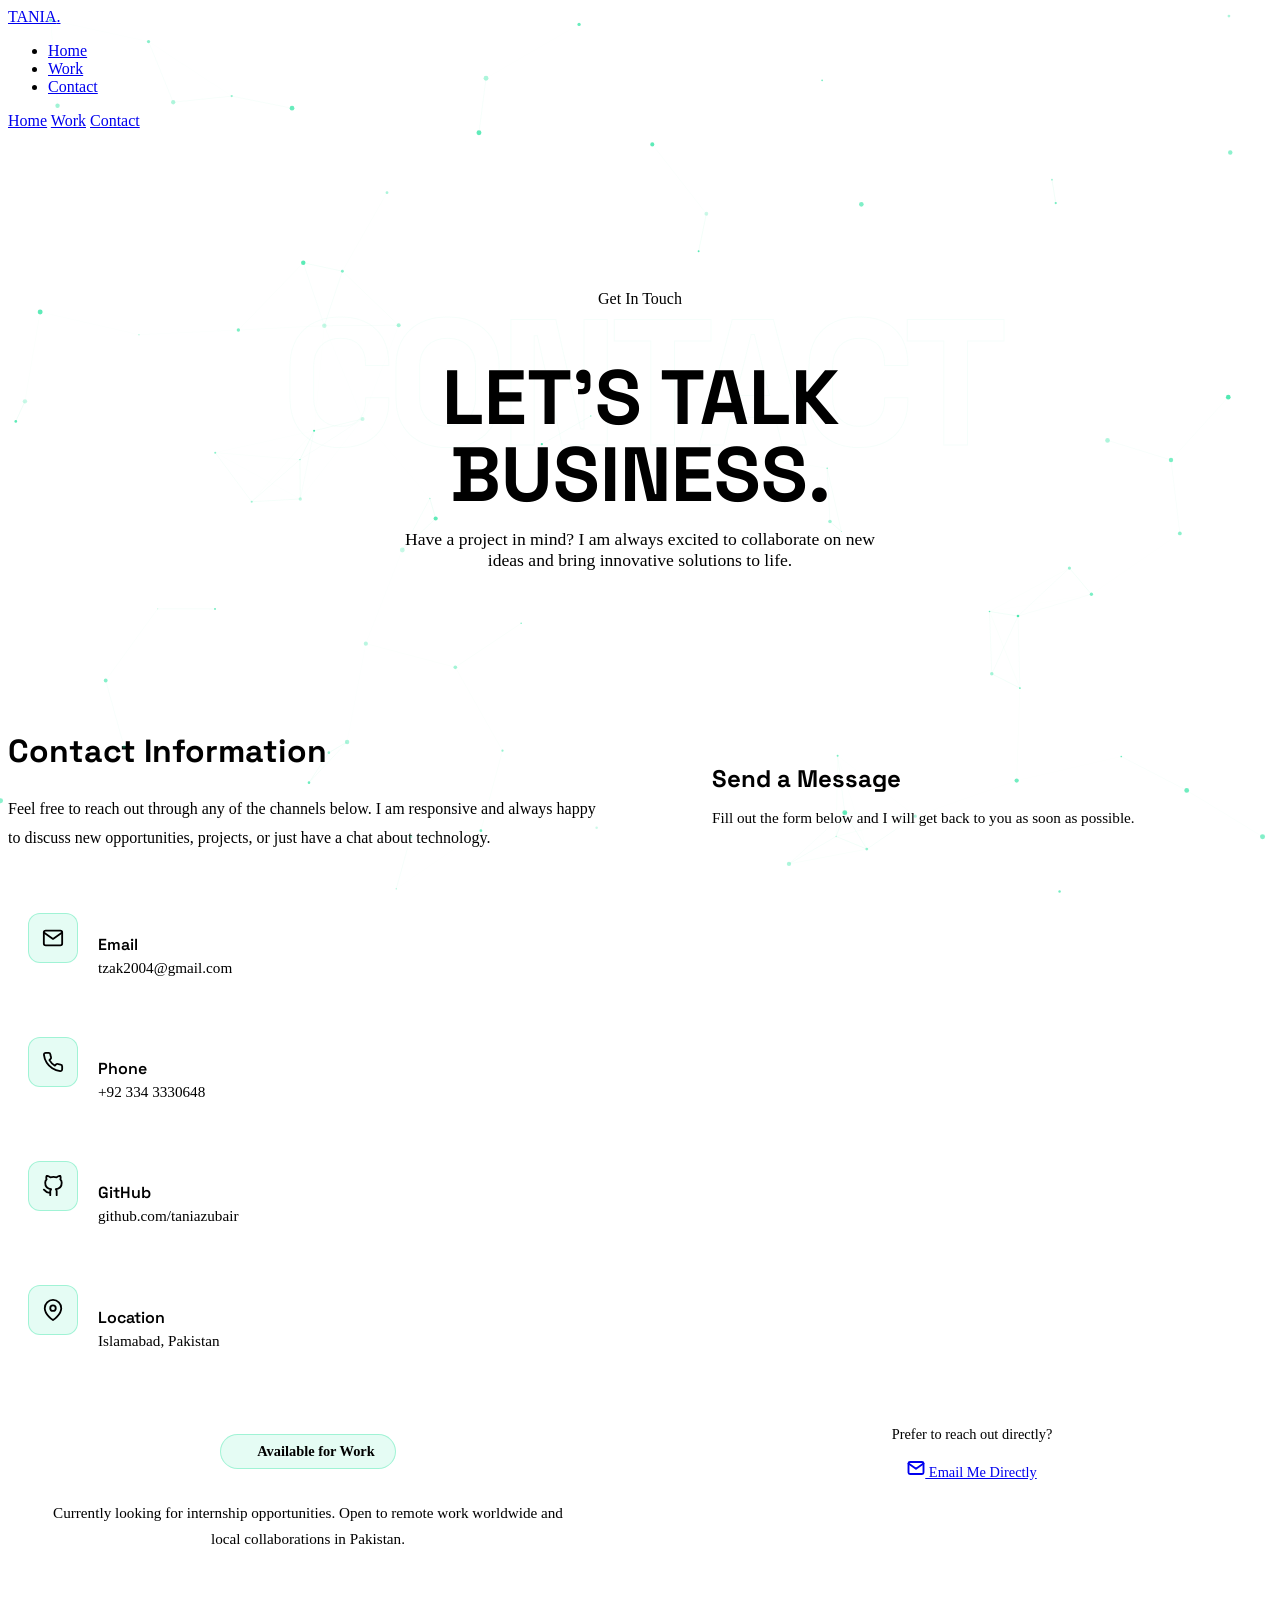
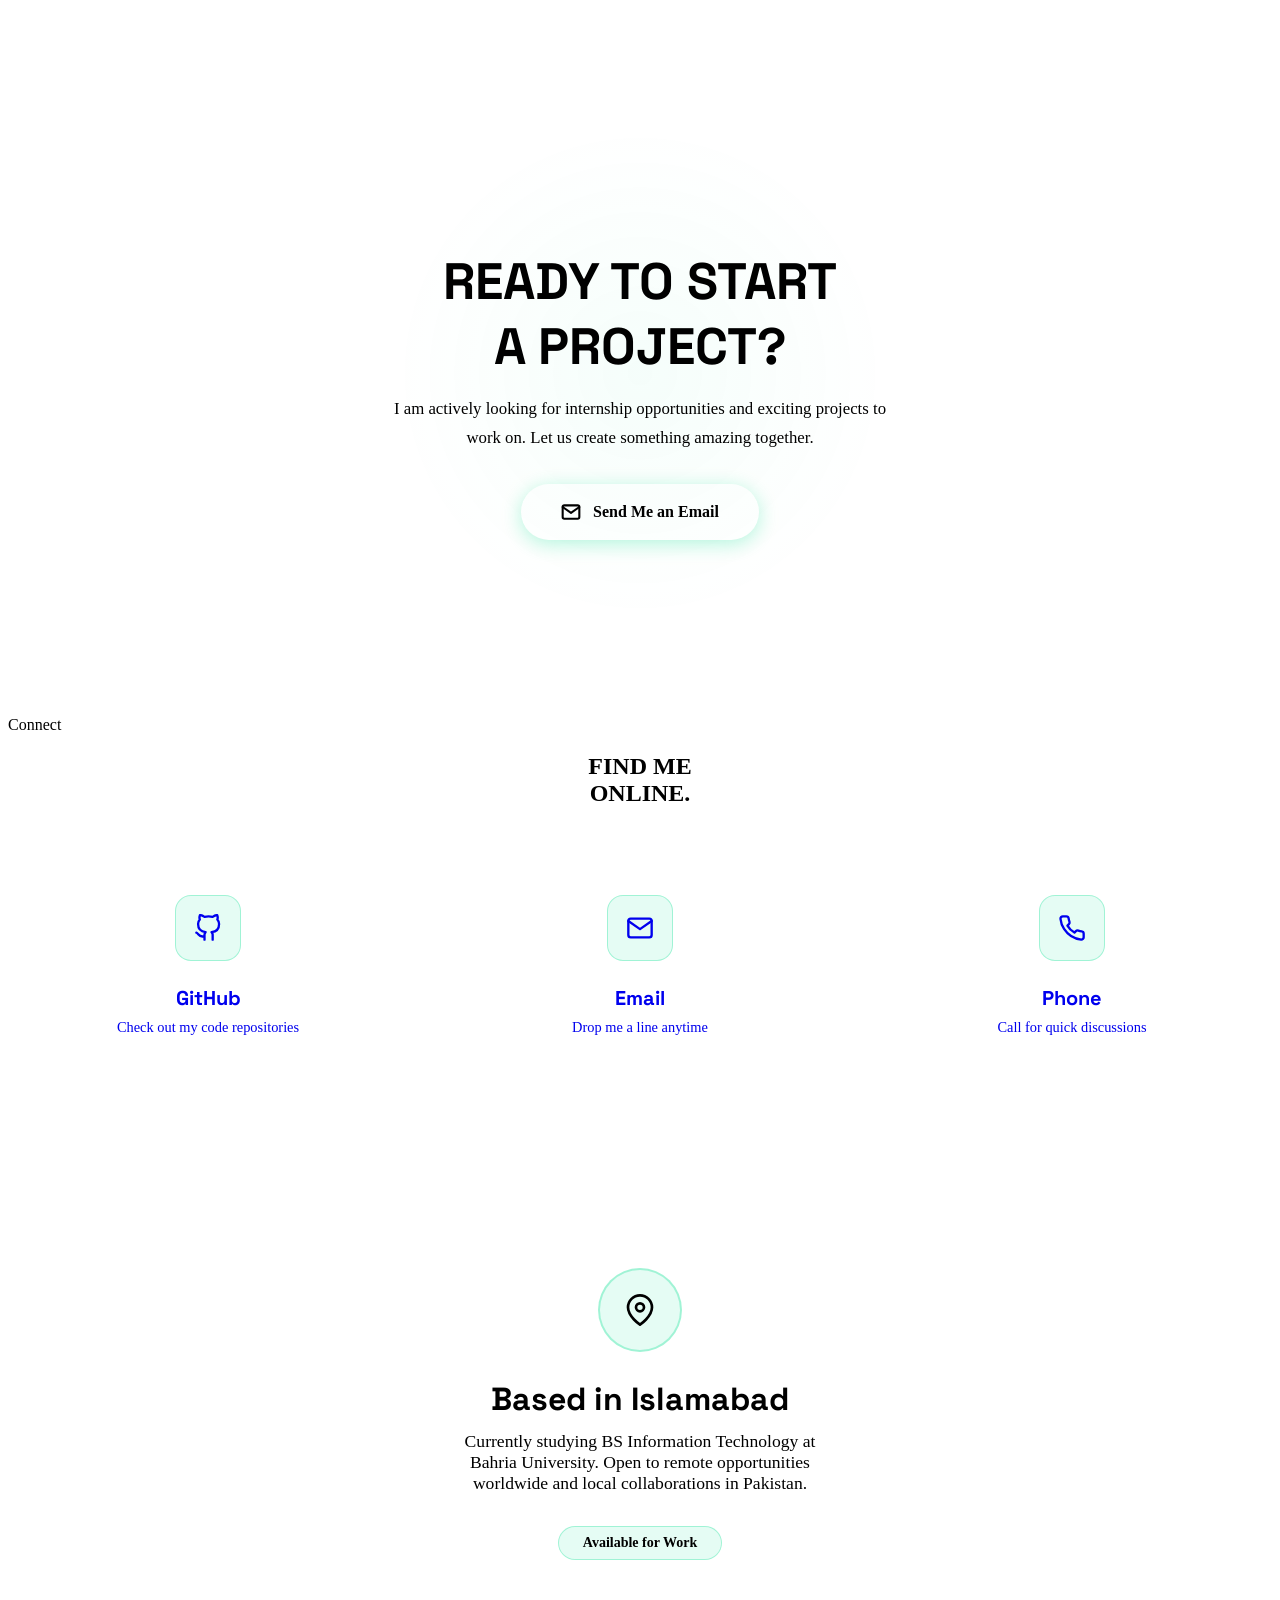
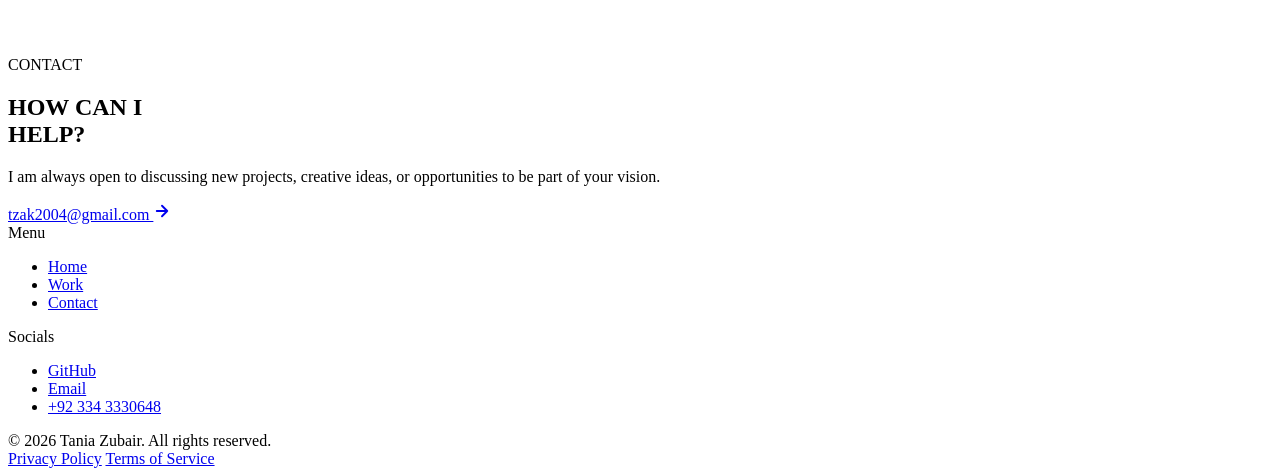
==== contact.html @ 593f06c6 "Add scroll progress bar and contact CTA section" ====
<!DOCTYPE html>
<html lang="en">
<head>
    <meta charset="UTF-8">
    <meta name="viewport" content="width=device-width, initial-scale=1.0">
    <title>Contact | Tania Zubair Portfolio</title>
    <link rel="preconnect" href="https://fonts.googleapis.com">
    <link rel="preconnect" href="https://fonts.gstatic.com" crossorigin>
    <link href="https://fonts.googleapis.com/css2?family=Inter:wght@300;400;500;600;700;800;900&family=Space+Grotesk:wght@400;500;600;700&display=swap" rel="stylesheet">
    <link rel="stylesheet" href="styles.css">
    <style>
        #particleCanvas {
            position: fixed;
            top: 0; left: 0;
            width: 100%; height: 100%;
            z-index: 0;
            pointer-events: none;
        }

        .scroll-progress {
            position: fixed;
            top: 0; left: 0;
            height: 3px;
            background: linear-gradient(90deg, var(--accent), var(--accent-dark));
            z-index: 10000;
            width: 0%;
            transition: width 0.1s ease;
            box-shadow: 0 0 10px var(--accent-glow);
        }

        .page-header {
            padding: 10rem 0 4rem;
            text-align: center;
            position: relative;
            overflow: hidden;
        }

        .page-header-bg {
            position: absolute;
            top: 50%; left: 50%;
            transform: translate(-50%, -50%);
            font-size: 14vw;
            font-weight: 900;
            color: transparent;
            -webkit-text-stroke: 1px rgba(0, 223, 143, 0.04);
            white-space: nowrap;
            pointer-events: none;
            font-family: 'Space Grotesk', sans-serif;
            letter-spacing: -0.05em;
        }

        .page-title {
            font-family: 'Space Grotesk', sans-serif;
            font-size: clamp(3rem, 6vw, 5rem);
            font-weight: 700;
            line-height: 1;
            margin-bottom: 1rem;
            position: relative;
            z-index: 1;
        }

        .page-subtitle {
            color: var(--text-secondary);
            font-size: 1.1rem;
            max-width: 500px;
            margin: 0 auto;
            position: relative;
            z-index: 1;
        }

        .contact-section { padding: 4rem 0 8rem; }

        .contact-grid {
            display: grid;
            grid-template-columns: 1fr 1fr;
            gap: 4rem;
            align-items: start;
        }

        .contact-info-heading {
            font-family: 'Space Grotesk', sans-serif;
            font-size: 2rem;
            font-weight: 700;
            margin-bottom: 1.5rem;
        }

        .contact-info-text {
            color: var(--text-secondary);
            line-height: 1.8;
            margin-bottom: 2.5rem;
        }

        .contact-item {
            display: flex;
            align-items: flex-start;
            gap: 1.25rem;
            margin-bottom: 1.25rem;
            padding: 1.25rem;
            background: var(--bg-surface);
            border: 1px solid var(--border);
            border-radius: 16px;
            transition: all 0.4s cubic-bezier(0.16, 1, 0.3, 1);
            position: relative;
            overflow: hidden;
        }

        .contact-item::before {
            content: '';
            position: absolute;
            top: 0; left: 0; width: 3px; height: 100%;
            background: linear-gradient(to bottom, var(--accent), var(--accent-dark));
            transform: scaleY(0);
            transition: transform 0.4s ease;
        }

        .contact-item:hover {
            border-color: var(--border-hover);
            transform: translateX(8px);
            box-shadow: 0 15px 40px rgba(0, 0, 0, 0.3);
        }

        .contact-item:hover::before { transform: scaleY(1); }

        .contact-icon {
            width: 48px; height: 48px;
            border-radius: 12px;
            background: rgba(0, 223, 143, 0.1);
            border: 1px solid rgba(0, 223, 143, 0.3);
            display: flex;
            align-items: center;
            justify-content: center;
            flex-shrink: 0;
        }

        .contact-icon svg {
            width: 22px; height: 22px;
            color: var(--accent);
        }

        .contact-item-content h4 {
            font-family: 'Space Grotesk', sans-serif;
            font-size: 1rem;
            font-weight: 600;
            margin-bottom: 0.25rem;
        }

        .contact-item-content a,
        .contact-item-content span {
            color: var(--text-secondary);
            text-decoration: none;
            font-size: 0.95rem;
            transition: color 0.3s ease;
        }

        .contact-item-content a:hover { color: var(--accent); }

        .contact-form-card {
            background: var(--bg-surface);
            border: 1px solid var(--border);
            border-radius: 24px;
            padding: 2.5rem;
            position: relative;
            overflow: hidden;
        }

        .contact-form-card::before {
            content: '';
            position: absolute;
            top: 0; left: 0; right: 0;
            height: 1px;
            background: linear-gradient(90deg, transparent, var(--accent), transparent);
            opacity: 0.5;
        }

        .form-heading {
            font-family: 'Space Grotesk', sans-serif;
            font-size: 1.5rem;
            font-weight: 700;
            margin-bottom: 0.5rem;
        }

        .form-subtext {
            color: var(--text-secondary);
            font-size: 0.95rem;
            margin-bottom: 2rem;
        }

        .form-group { margin-bottom: 1.5rem; }

        .form-label {
            display: block;
            font-size: 0.875rem;
            font-weight: 600;
            margin-bottom: 0.5rem;
            color: var(--text-primary);
        }

        .form-input,
        .form-textarea {
            width: 100%;
            padding: 1rem 1.25rem;
            background: var(--bg-primary);
            border: 1px solid var(--border);
            border-radius: 12px;
            color: var(--text-primary);
            font-family: inherit;
            font-size: 0.95rem;
            transition: all 0.3s ease;
        }

        .form-input:focus,
        .form-textarea:focus {
            outline: none;
            border-color: var(--accent);
            box-shadow: 0 0 0 3px rgba(0, 223, 143, 0.1);
        }

        .form-textarea {
            min-height: 140px;
            resize: vertical;
        }

        .form-submit {
            width: 100%;
            padding: 1rem;
            background: linear-gradient(135deg, var(--accent), var(--accent-dark));
            color: var(--bg-primary);
            border: none;
            border-radius: 12px;
            font-family: inherit;
            font-size: 1rem;
            font-weight: 700;
            cursor: pointer;
            transition: all 0.4s cubic-bezier(0.16, 1, 0.3, 1);
            display: flex;
            align-items: center;
            justify-content: center;
            gap: 0.5rem;
        }

        .form-submit:hover {
            transform: translateY(-2px);
            box-shadow: 0 10px 30px rgba(0, 223, 143, 0.4);
        }

        .social-section {
            padding: 6rem 0;
            background: var(--bg-surface);
            border-top: 1px solid var(--border);
            border-bottom: 1px solid var(--border);
            position: relative;
            overflow: hidden;
        }

        .social-grid {
            display: grid;
            grid-template-columns: repeat(3, 1fr);
            gap: 2rem;
        }

        .social-card {
            background: var(--bg-primary);
            border: 1px solid var(--border);
            border-radius: 20px;
            padding: 2.5rem 2rem;
            text-align: center;
            text-decoration: none;
            transition: all 0.5s cubic-bezier(0.16, 1, 0.3, 1);
            position: relative;
            overflow: hidden;
        }

        .social-card::before {
            content: '';
            position: absolute;
            top: 0; left: 0; width: 100%; height: 2px;
            background: linear-gradient(90deg, var(--accent), transparent);
            transform: translateX(-100%);
            transition: transform 0.6s ease;
        }

        .social-card:hover::before { transform: translateX(0); }

        .social-card:hover {
            border-color: var(--border-hover);
            transform: translateY(-8px);
            box-shadow: 0 25px 60px rgba(0, 0, 0, 0.4), 0 0 0 1px rgba(0, 223, 143, 0.1);
        }

        .social-card-icon {
            width: 64px; height: 64px;
            border-radius: 16px;
            background: rgba(0, 223, 143, 0.1);
            border: 1px solid rgba(0, 223, 143, 0.3);
            display: flex;
            align-items: center;
            justify-content: center;
            margin: 0 auto 1.5rem;
        }

        .social-card-icon svg {
            width: 28px; height: 28px;
            color: var(--accent);
        }

        .social-card-title {
            font-family: 'Space Grotesk', sans-serif;
            font-size: 1.25rem;
            font-weight: 700;
            color: var(--text-primary);
            margin-bottom: 0.5rem;
        }

        .social-card-desc {
            color: var(--text-secondary);
            font-size: 0.9rem;
        }

        .location-section {
            padding: 6rem 0;
            text-align: center;
            position: relative;
        }

        .location-icon {
            width: 80px; height: 80px;
            border-radius: 50%;
            background: rgba(0, 223, 143, 0.1);
            border: 2px solid rgba(0, 223, 143, 0.3);
            display: flex;
            align-items: center;
            justify-content: center;
            margin: 0 auto 1.5rem;
            animation: pulse-glow 3s infinite;
        }

        .location-icon svg {
            width: 32px; height: 32px;
            color: var(--accent);
        }

        .location-title {
            font-family: 'Space Grotesk', sans-serif;
            font-size: 2rem;
            font-weight: 700;
            margin-bottom: 0.75rem;
        }

        .location-text {
            color: var(--text-secondary);
            font-size: 1.1rem;
            max-width: 400px;
            margin: 0 auto 2rem;
        }

        .location-badge {
            display: inline-block;
            padding: 0.5rem 1.5rem;
            background: rgba(0, 223, 143, 0.1);
            border: 1px solid rgba(0, 223, 143, 0.3);
            border-radius: 100px;
            font-size: 0.875rem;
            color: var(--accent);
            font-weight: 600;
        }

        /* ===== CREATIVE CONTACT EXTRAS ===== */
        .contact-cta-banner {
            padding: 5rem 0;
            text-align: center;
            position: relative;
            overflow: hidden;
            background: var(--bg-surface);
            border-top: 1px solid var(--border);
            border-bottom: 1px solid var(--border);
        }

        .contact-cta-banner::before {
            content: '';
            position: absolute;
            top: 50%; left: 50%;
            transform: translate(-50%, -50%);
            width: 500px; height: 500px;
            background: radial-gradient(circle, rgba(0, 223, 143, 0.04) 0%, transparent 70%);
            pointer-events: none;
            animation: cta-pulse 6s ease-in-out infinite;
        }

        .cta-banner-text {
            font-family: 'Space Grotesk', sans-serif;
            font-size: clamp(2rem, 4vw, 3.5rem);
            font-weight: 700;
            margin-bottom: 1rem;
            position: relative;
            z-index: 1;
        }

        .cta-banner-sub {
            color: var(--text-secondary);
            max-width: 500px;
            margin: 0 auto 2rem;
            font-size: 1.05rem;
            line-height: 1.7;
            position: relative;
            z-index: 1;
        }

        .cta-banner-btn {
            display: inline-flex;
            align-items: center;
            gap: 0.75rem;
            padding: 1.1rem 2.5rem;
            background: linear-gradient(135deg, var(--accent), var(--accent-dark));
            color: var(--bg-primary);
            border-radius: 100px;
            font-weight: 700;
            font-size: 1rem;
            text-decoration: none;
            transition: all 0.4s cubic-bezier(0.16, 1, 0.3, 1);
            position: relative;
            z-index: 1;
            box-shadow: 0 4px 20px rgba(0, 223, 143, 0.3);
        }

        .cta-banner-btn:hover {
            transform: translateY(-3px) scale(1.02);
            box-shadow: 0 12px 40px rgba(0, 223, 143, 0.4);
        }

        .availability-card {
            background: var(--bg-surface);
            border: 1px solid var(--border);
            border-radius: 20px;
            padding: 2rem;
            margin-top: 2rem;
            text-align: center;
            transition: all 0.5s cubic-bezier(0.16, 1, 0.3, 1);
        }

        .availability-card:hover {
            border-color: var(--border-hover);
            transform: translateY(-5px);
            box-shadow: 0 20px 50px rgba(0, 0, 0, 0.3);
        }

        .availability-status {
            display: inline-flex;
            align-items: center;
            gap: 0.5rem;
            padding: 0.5rem 1.25rem;
            background: rgba(0, 223, 143, 0.1);
            border: 1px solid rgba(0, 223, 143, 0.3);
            border-radius: 100px;
            font-size: 0.9rem;
            color: var(--accent);
            font-weight: 600;
            margin-bottom: 1rem;
        }

        .availability-status-dot {
            width: 8px; height: 8px;
            border-radius: 50%;
            background: var(--accent);
            animation: pulse-glow 2s infinite;
        }

        .availability-text {
            color: var(--text-secondary);
            font-size: 0.95rem;
            line-height: 1.7;
        }

        @media (max-width: 1024px) {
            .contact-grid { grid-template-columns: 1fr; }
            .social-grid { grid-template-columns: 1fr; }
        }

        @media (max-width: 768px) {
            .page-header { padding: 8rem 0 3rem; }
        }
    </style>
</head>
<body>
    <div class="scroll-progress" id="scrollProgress"></div>
    <canvas id="particleCanvas"></canvas>

    <nav class="navbar">
        <div class="nav-container">
            <a href="index.html" class="logo">TANIA<span class="logo-dot">.</span></a>
            <ul class="nav-links">
                <li><a href="index.html">Home</a></li>
                <li><a href="work.html">Work</a></li>
                <li><a href="contact.html" class="active">Contact</a></li>
            </ul>
            <div class="nav-action" onclick="window.location.href='contact.html'">
                <div class="nav-action-dot"></div>
            </div>
            <div class="mobile-menu-btn" id="mobileMenuBtn" onclick="toggleMobileMenu()">
                <span class="bar1"></span>
                <span class="bar2"></span>
                <span class="bar3"></span>
            </div>
        </div>
    </nav>

    <div class="mobile-overlay" id="mobileOverlay">
        <a href="index.html" onclick="toggleMobileMenu()">Home</a>
        <a href="work.html" onclick="toggleMobileMenu()">Work</a>
        <a href="contact.html" onclick="toggleMobileMenu()">Contact</a>
    </div>

    <header class="page-header">
        <div class="page-header-bg">CONTACT</div>
        <div class="section-label reveal" style="justify-content: center;">
            <div class="section-label-dot"></div>
            <span class="section-label-text">Get In Touch</span>
        </div>
        <h1 class="page-title reveal">LET'S TALK<br>BUSINESS.</h1>
        <p class="page-subtitle reveal">
            Have a project in mind? I am always excited to collaborate on new ideas and bring innovative solutions to life.
        </p>
    </header>

    <section class="contact-section">
        <div class="section-container">
            <div class="contact-grid">
                <div class="reveal">
                    <h3 class="contact-info-heading">Contact Information</h3>
                    <p class="contact-info-text">
                        Feel free to reach out through any of the channels below. I am responsive and always happy to discuss 
                        new opportunities, projects, or just have a chat about technology.
                    </p>

                    <div class="contact-item">
                        <div class="contact-icon">
                            <svg viewBox="0 0 24 24" fill="none" stroke="currentColor" stroke-width="2" stroke-linecap="round" stroke-linejoin="round"><path d="M4 4h16c1.1 0 2 .9 2 2v12c0 1.1-.9 2-2 2H4c-1.1 0-2-.9-2-2V6c0-1.1.9-2 2-2z"/><polyline points="22,6 12,13 2,6"/></svg>
                        </div>
                        <div class="contact-item-content">
                            <h4>Email</h4>
                            <a href="mailto:tzak2004@gmail.com">tzak2004@gmail.com</a>
                        </div>
                    </div>

                    <div class="contact-item">
                        <div class="contact-icon">
                            <svg viewBox="0 0 24 24" fill="none" stroke="currentColor" stroke-width="2" stroke-linecap="round" stroke-linejoin="round"><path d="M22 16.92v3a2 2 0 0 1-2.18 2 19.79 19.79 0 0 1-8.63-3.07 19.5 19.5 0 0 1-6-6 19.79 19.79 0 0 1-3.07-8.67A2 2 0 0 1 4.11 2h3a2 2 0 0 1 2 1.72 12.84 12.84 0 0 0 .7 2.81 2 2 0 0 1-.45 2.11L8.09 9.91a16 16 0 0 0 6 6l1.27-1.27a2 2 0 0 1 2.11-.45 12.84 12.84 0 0 0 2.81.7A2 2 0 0 1 22 16.92z"/></svg>
                        </div>
                        <div class="contact-item-content">
                            <h4>Phone</h4>
                            <a href="tel:+923343330648">+92 334 3330648</a>
                        </div>
                    </div>

                    <div class="contact-item">
                        <div class="contact-icon">
                            <svg viewBox="0 0 24 24" fill="none" stroke="currentColor" stroke-width="2" stroke-linecap="round" stroke-linejoin="round"><path d="M9 19c-5 1.5-5-2.5-7-3m14 6v-3.87a3.37 3.37 0 0 0-.94-2.61c3.14-.35 6.44-1.54 6.44-7A5.44 5.44 0 0 0 20 4.77 5.07 5.07 0 0 0 19.91 1S18.73.65 16 2.48a13.38 13.38 0 0 0-7 0C6.27.65 5.09 1 5.09 1A5.07 5.07 0 0 0 5 4.77a5.44 5.44 0 0 0-1.5 3.78c0 5.42 3.3 6.61 6.44 7A3.37 3.37 0 0 0 9 18.13V22"/></svg>
                        </div>
                        <div class="contact-item-content">
                            <h4>GitHub</h4>
                            <a href="https://github.com/taniazubair" target="_blank">github.com/taniazubair</a>
                        </div>
                    </div>

                    <div class="contact-item">
                        <div class="contact-icon">
                            <svg viewBox="0 0 24 24" fill="none" stroke="currentColor" stroke-width="2" stroke-linecap="round" stroke-linejoin="round"><path d="M21 10c0 7-9 13-9 13s-9-6-9-13a9 9 0 0 1 18 0z"/><circle cx="12" cy="10" r="3"/></svg>
                        </div>
                        <div class="contact-item-content">
                            <h4>Location</h4>
                            <span>Islamabad, Pakistan</span>
                        </div>
                    </div>

                    <div class="availability-card reveal">
                        <div class="availability-status">
                            <div class="availability-status-dot"></div>
                            Available for Work
                        </div>
                        <p class="availability-text">
                            Currently looking for internship opportunities. Open to remote work worldwide and local collaborations in Pakistan.
                        </p>
                    </div>
                </div>

                <div class="reveal" style="transition-delay: 0.2s;">
                    <div class="contact-form-card">
                        <h3 class="form-heading">Send a Message</h3>
                        <p class="form-subtext">Fill out the form below and I will get back to you as soon as possible.</p>

                        <iframe 
                            src="https://docs.google.com/forms/d/e/1FAIpQLSdsgu86HrLXijkRcH4Yn40H3o3BozOawHea_kqUqoNy9py0Aw/viewform?embedded=true" 
                            width="100%" 
                            height="500" 
                            frameborder="0" 
                            marginheight="0" 
                            marginwidth="0"
                            style="border-radius: 12px; background: var(--bg-primary);">
                            Loading...
                        </iframe>

                        <div class="form-alt" style="margin-top: 1.5rem; padding-top: 1.5rem; border-top: 1px solid var(--border); text-align: center;">
                            <p style="color: var(--text-secondary); font-size: 0.9rem; margin-bottom: 1rem;">Prefer to reach out directly?</p>
                            <a href="mailto:tzak2004@gmail.com" class="btn btn-primary" style="font-size: 0.9rem; padding: 0.875rem 1.5rem;">
                                <svg width="18" height="18" viewBox="0 0 24 24" fill="none" stroke="currentColor" stroke-width="2.5" stroke-linecap="round" stroke-linejoin="round"><path d="M4 4h16c1.1 0 2 .9 2 2v12c0 1.1-.9 2-2 2H4c-1.1 0-2-.9-2-2V6c0-1.1.9-2 2-2z"/><polyline points="22,6 12,13 2,6"/></svg>
                                Email Me Directly
                            </a>
                        </div>
                    </div>
                </div>
            </div>
        </div>
    </section>

    <section class="contact-cta-banner">
        <div class="section-container">
            <h2 class="cta-banner-text reveal">READY TO START<br>A PROJECT?</h2>
            <p class="cta-banner-sub reveal">
                I am actively looking for internship opportunities and exciting projects to work on. 
                Let us create something amazing together.
            </p>
            <a href="mailto:tzak2004@gmail.com" class="cta-banner-btn reveal">
                <svg width="20" height="20" viewBox="0 0 24 24" fill="none" stroke="currentColor" stroke-width="2.5" stroke-linecap="round" stroke-linejoin="round"><path d="M4 4h16c1.1 0 2 .9 2 2v12c0 1.1-.9 2-2 2H4c-1.1 0-2-.9-2-2V6c0-1.1.9-2 2-2z"/><polyline points="22,6 12,13 2,6"/></svg>
                Send Me an Email
            </a>
        </div>
    </section>

    <section class="social-section">
        <div class="section-container">
            <div class="section-label reveal" style="justify-content: center;">
                <div class="section-label-dot"></div>
                <span class="section-label-text">Connect</span>
            </div>
            <h2 class="section-heading reveal" style="text-align: center; margin-bottom: 3rem;">FIND ME<br>ONLINE.</h2>
            <div class="social-grid">
                <a href="https://github.com/taniazubair" target="_blank" class="social-card" data-tilt>
                    <div class="social-card-icon">
                        <svg viewBox="0 0 24 24" fill="none" stroke="currentColor" stroke-width="2" stroke-linecap="round" stroke-linejoin="round"><path d="M9 19c-5 1.5-5-2.5-7-3m14 6v-3.87a3.37 3.37 0 0 0-.94-2.61c3.14-.35 6.44-1.54 6.44-7A5.44 5.44 0 0 0 20 4.77 5.07 5.07 0 0 0 19.91 1S18.73.65 16 2.48a13.38 13.38 0 0 0-7 0C6.27.65 5.09 1 5.09 1A5.07 5.07 0 0 0 5 4.77a5.44 5.44 0 0 0-1.5 3.78c0 5.42 3.3 6.61 6.44 7A3.37 3.37 0 0 0 9 18.13V22"/></svg>
                    </div>
                    <div class="social-card-title">GitHub</div>
                    <div class="social-card-desc">Check out my code repositories</div>
                </a>
                <a href="mailto:tzak2004@gmail.com" class="social-card" data-tilt style="transition-delay: 0.1s;">
                    <div class="social-card-icon">
                        <svg viewBox="0 0 24 24" fill="none" stroke="currentColor" stroke-width="2" stroke-linecap="round" stroke-linejoin="round"><path d="M4 4h16c1.1 0 2 .9 2 2v12c0 1.1-.9 2-2 2H4c-1.1 0-2-.9-2-2V6c0-1.1.9-2 2-2z"/><polyline points="22,6 12,13 2,6"/></svg>
                    </div>
                    <div class="social-card-title">Email</div>
                    <div class="social-card-desc">Drop me a line anytime</div>
                </a>
                <a href="tel:+923343330648" class="social-card" data-tilt style="transition-delay: 0.2s;">
                    <div class="social-card-icon">
                        <svg viewBox="0 0 24 24" fill="none" stroke="currentColor" stroke-width="2" stroke-linecap="round" stroke-linejoin="round"><path d="M22 16.92v3a2 2 0 0 1-2.18 2 19.79 19.79 0 0 1-8.63-3.07 19.5 19.5 0 0 1-6-6 19.79 19.79 0 0 1-3.07-8.67A2 2 0 0 1 4.11 2h3a2 2 0 0 1 2 1.72 12.84 12.84 0 0 0 .7 2.81 2 2 0 0 1-.45 2.11L8.09 9.91a16 16 0 0 0 6 6l1.27-1.27a2 2 0 0 1 2.11-.45 12.84 12.84 0 0 0 2.81.7A2 2 0 0 1 22 16.92z"/></svg>
                    </div>
                    <div class="social-card-title">Phone</div>
                    <div class="social-card-desc">Call for quick discussions</div>
                </a>
            </div>
        </div>
    </section>

    <section class="location-section">
        <div class="section-container">
            <div class="location-icon reveal">
                <svg viewBox="0 0 24 24" fill="none" stroke="currentColor" stroke-width="2" stroke-linecap="round" stroke-linejoin="round"><path d="M21 10c0 7-9 13-9 13s-9-6-9-13a9 9 0 0 1 18 0z"/><circle cx="12" cy="10" r="3"/></svg>
            </div>
            <h2 class="location-title reveal">Based in Islamabad</h2>
            <p class="location-text reveal">
                Currently studying BS Information Technology at Bahria University. Open to remote opportunities worldwide 
                and local collaborations in Pakistan.
            </p>
            <div class="reveal">
                <span class="location-badge">Available for Work</span>
            </div>
        </div>
    </section>

    <footer class="footer">
        <div class="footer-bg-text">CONTACT</div>
        <div class="section-container">
            <div class="footer-grid">
                <div class="reveal">
                    <h2 class="footer-heading">HOW CAN I<br>HELP?</h2>
                    <p class="footer-text">
                        I am always open to discussing new projects, creative ideas, or opportunities to be part of your vision.
                    </p>
                    <a href="mailto:tzak2004@gmail.com" class="footer-email-btn">
                        tzak2004@gmail.com
                        <svg width="18" height="18" viewBox="0 0 24 24" fill="none" stroke="currentColor" stroke-width="2.5" stroke-linecap="round" stroke-linejoin="round"><path d="M5 12h14M12 5l7 7-7 7"/></svg>
                    </a>
                </div>
                <div class="reveal" style="transition-delay: 0.1s;">
                    <div class="footer-links-title">Menu</div>
                    <ul class="footer-links">
                        <li><a href="index.html">Home</a></li>
                        <li><a href="work.html">Work</a></li>
                        <li><a href="contact.html">Contact</a></li>
                    </ul>
                </div>
                <div class="reveal" style="transition-delay: 0.2s;">
                    <div class="footer-links-title">Socials</div>
                    <ul class="footer-links">
                        <li><a href="https://github.com/taniazubair" target="_blank">GitHub</a></li>
                        <li><a href="mailto:tzak2004@gmail.com">Email</a></li>
                        <li><a href="tel:+923343330648">+92 334 3330648</a></li>
                    </ul>
                </div>
            </div>
            <div class="footer-bottom">
                <div class="footer-copyright">&copy; 2026 Tania Zubair. All rights reserved.</div>
                <div class="footer-legal">
                    <a href="#">Privacy Policy</a>
                    <a href="#">Terms of Service</a>
                </div>
            </div>
        </div>
    </footer>

    <script>
        function toggleMobileMenu() {
            const overlay = document.getElementById('mobileOverlay');
            const btn = document.getElementById('mobileMenuBtn');
            overlay.classList.toggle('active');
            btn.classList.toggle('active');
        }

        const revealElements = document.querySelectorAll('.reveal');
        const revealObserver = new IntersectionObserver((entries) => {
            entries.forEach(entry => {
                if (entry.isIntersecting) entry.target.classList.add('active');
            });
        }, { threshold: 0.1, rootMargin: '-80px' });
        revealElements.forEach(el => revealObserver.observe(el));

        document.querySelectorAll('[data-tilt]').forEach(card => {
            card.addEventListener('mousemove', (e) => {
                const rect = card.getBoundingClientRect();
                const x = (e.clientX - rect.left) / rect.width - 0.5;
                const y = (e.clientY - rect.top) / rect.height - 0.5;
                card.style.transform = `translateY(-8px) rotateX(${y * -10}deg) rotateY(${x * 10}deg)`;
            });
            card.addEventListener('mouseleave', () => {
                card.style.transform = '';
            });
        });

        window.addEventListener('scroll', () => {
            const navbar = document.querySelector('.navbar');
            if (window.pageYOffset > 100) {
                navbar.classList.add('scrolled');
            } else {
                navbar.classList.remove('scrolled');
            }
        });

        // ===== PARTICLE SYSTEM =====
        const canvas = document.getElementById('particleCanvas');
        const ctx = canvas.getContext('2d');
        let particles = [];
        let mouse = { x: null, y: null };

        function resizeCanvas() {
            canvas.width = window.innerWidth;
            canvas.height = window.innerHeight;
        }
        resizeCanvas();
        window.addEventListener('resize', resizeCanvas);

        class Particle {
            constructor() {
                this.x = Math.random() * canvas.width;
                this.y = Math.random() * canvas.height;
                this.size = Math.random() * 2 + 0.5;
                this.speedX = (Math.random() - 0.5) * 0.5;
                this.speedY = (Math.random() - 0.5) * 0.5;
                this.opacity = Math.random() * 0.5 + 0.2;
            }
            update() {
                this.x += this.speedX;
                this.y += this.speedY;
                if (mouse.x != null) {
                    const dx = mouse.x - this.x;
                    const dy = mouse.y - this.y;
                    const distance = Math.sqrt(dx * dx + dy * dy);
                    if (distance < 150) {
                        const force = (150 - distance) / 150;
                        this.x -= dx * force * 0.02;
                        this.y -= dy * force * 0.02;
                    }
                }
                if (this.x < 0 || this.x > canvas.width) this.speedX *= -1;
                if (this.y < 0 || this.y > canvas.height) this.speedY *= -1;
            }
            draw() {
                ctx.beginPath();
                ctx.arc(this.x, this.y, this.size, 0, Math.PI * 2);
                ctx.fillStyle = `rgba(0, 223, 143, ${this.opacity})`;
                ctx.fill();
            }
        }

        function initParticles() {
            particles = [];
            for (let i = 0; i < 80; i++) particles.push(new Particle());
        }
        initParticles();

        function connectParticles() {
            for (let i = 0; i < particles.length; i++) {
                for (let j = i + 1; j < particles.length; j++) {
                    const dx = particles[i].x - particles[j].x;
                    const dy = particles[i].y - particles[j].y;
                    const distance = Math.sqrt(dx * dx + dy * dy);
                    if (distance < 120) {
                        ctx.beginPath();
                        ctx.strokeStyle = `rgba(0, 223, 143, ${0.15 * (1 - distance / 120)})`;
                        ctx.lineWidth = 0.5;
                        ctx.moveTo(particles[i].x, particles[i].y);
                        ctx.lineTo(particles[j].x, particles[j].y);
                        ctx.stroke();
                    }
                }
            }
        }

        function animateParticles() {
            ctx.clearRect(0, 0, canvas.width, canvas.height);
            particles.forEach(p => { p.update(); p.draw(); });
            connectParticles();
            requestAnimationFrame(animateParticles);
        }
        animateParticles();

        window.addEventListener('mousemove', (e) => {
            mouse.x = e.clientX;
            mouse.y = e.clientY;
        });

        window.addEventListener('mouseleave', () => {
            mouse.x = null;
            mouse.y = null;
        });

        // ===== SCROLL PROGRESS =====
        const scrollProgress = document.getElementById('scrollProgress');
        window.addEventListener('scroll', () => {
            const scrollTop = window.scrollY;
            const docHeight = document.documentElement.scrollHeight - window.innerHeight;
            const scrollPercent = (scrollTop / docHeight) * 100;
            scrollProgress.style.width = scrollPercent + '%';
        });
    </script>
</body>
</html>
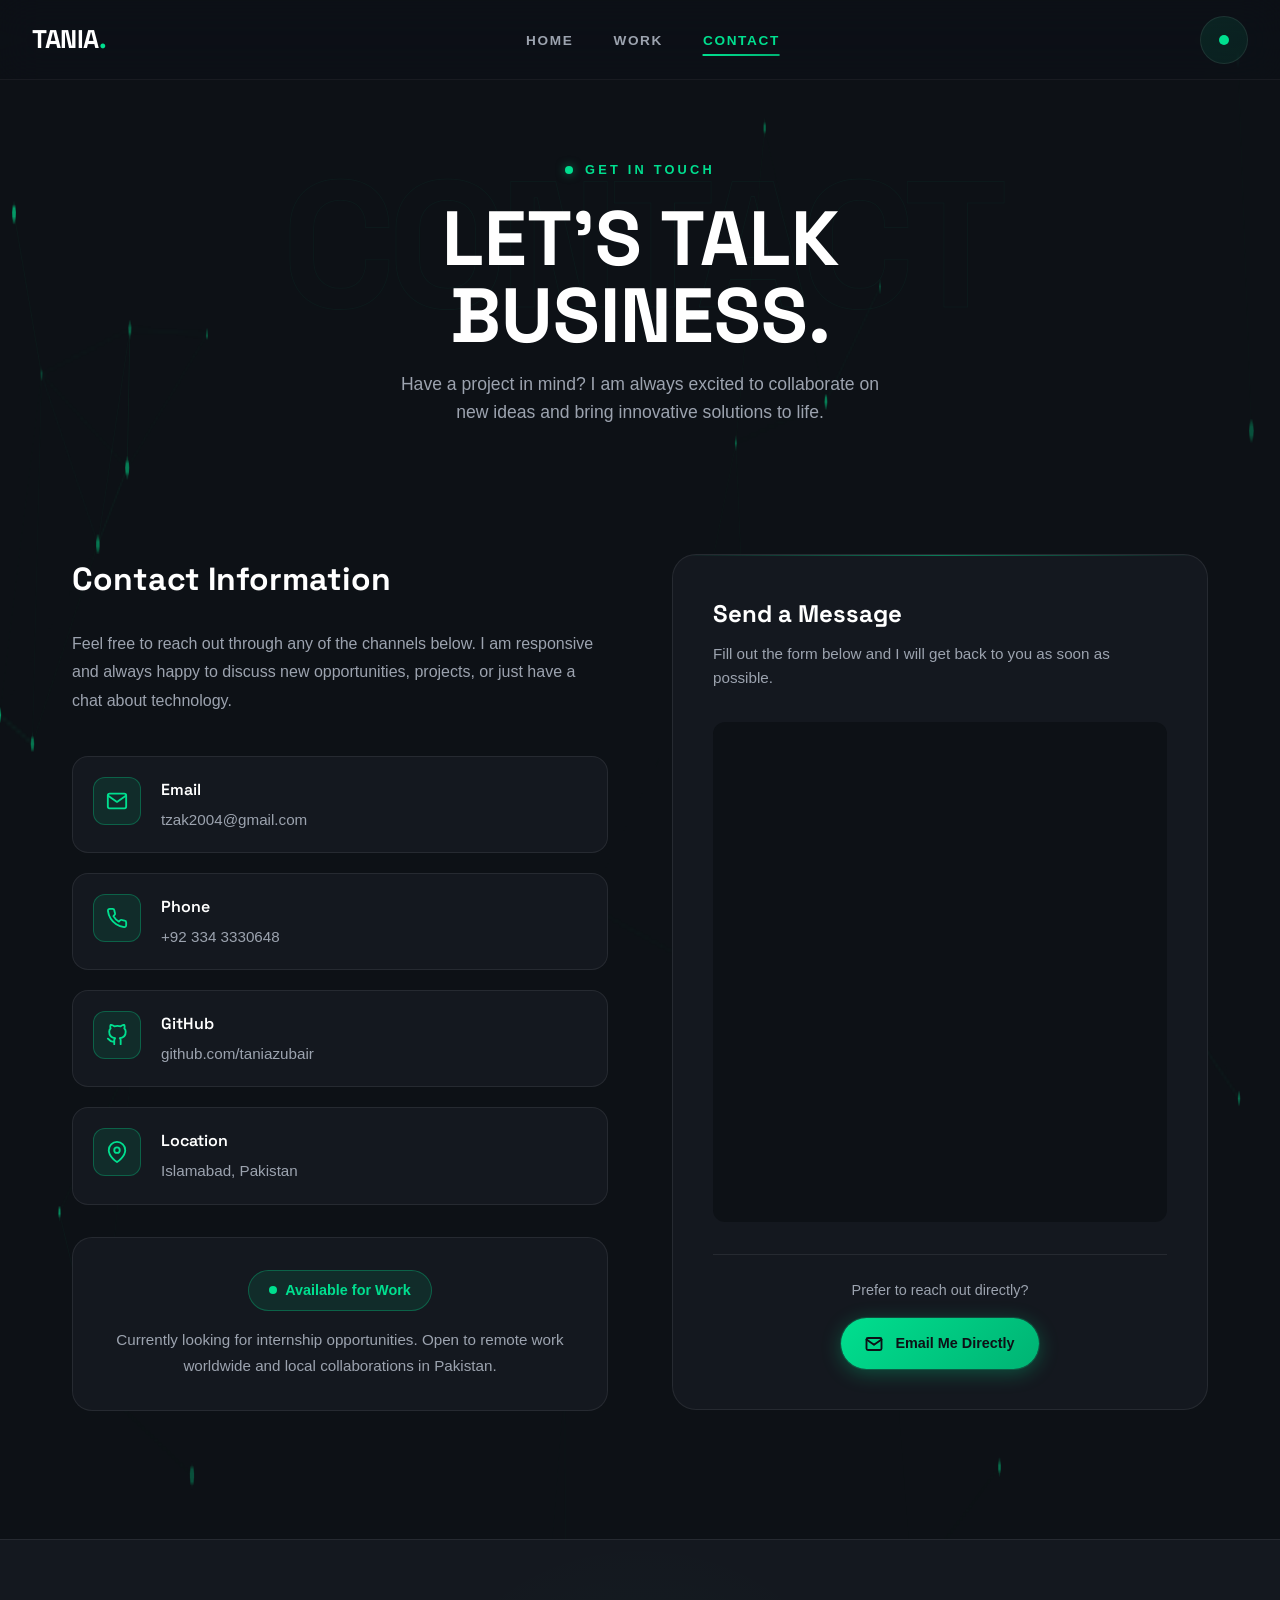
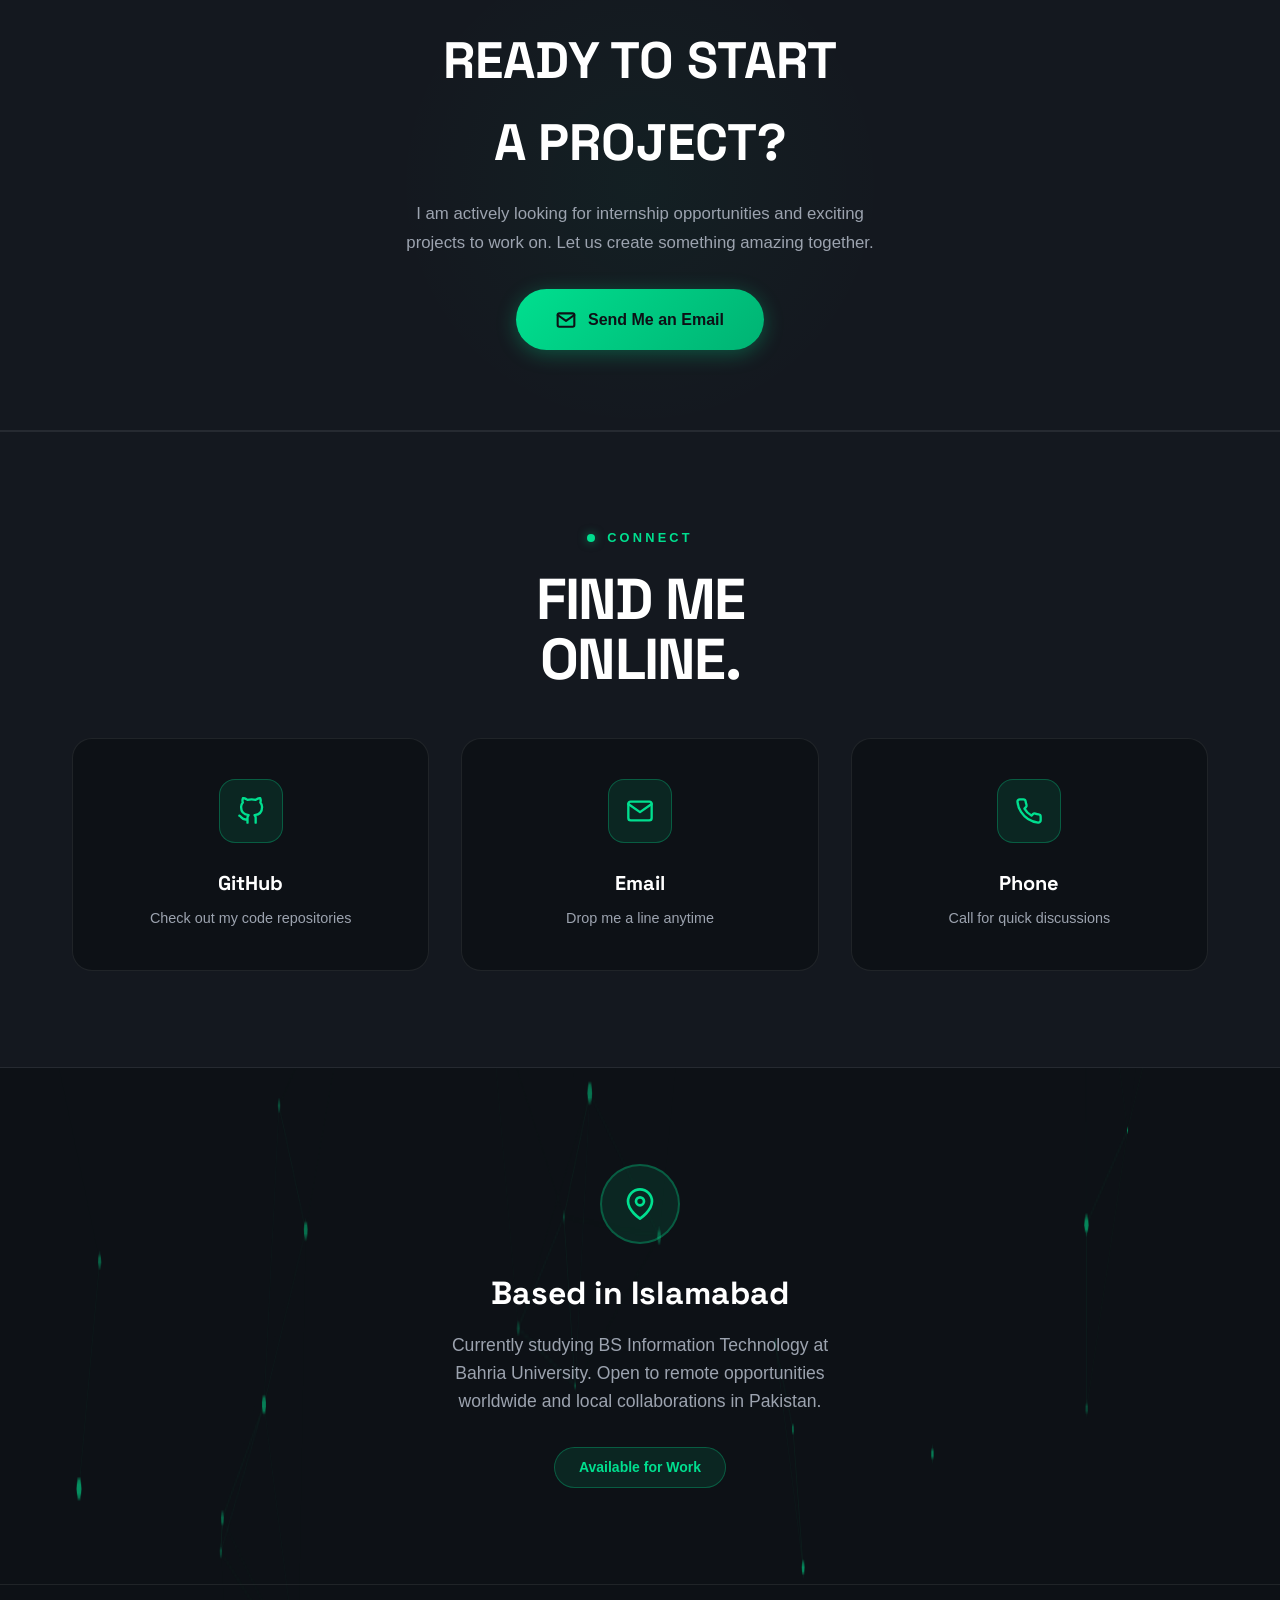
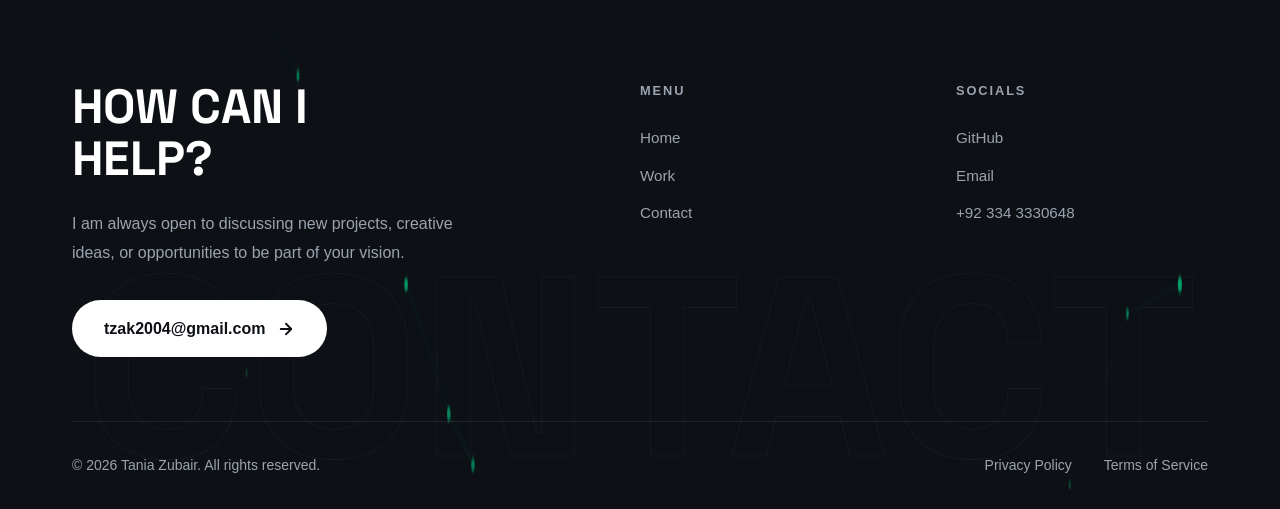
==== commit 43da372b: "Insert Clarity tracking script in contact.html Added Clarity tracking script to contact page." ====
--- a/contact.html
+++ b/contact.html
@@ -1,4 +1,11 @@
 <!DOCTYPE html>
+<script type="text/javascript">
+    (function(c,l,a,r,i,t,y){
+        c[a]=c[a]||function(){(c[a].q=c[a].q||[]).push(arguments)};
+        t=l.createElement(r);t.async=1;t.src="https://www.clarity.ms/tag/"+i;
+        y=l.getElementsByTagName(r)[0];y.parentNode.insertBefore(t,y);
+    })(window, document, "clarity", "script", "xcd0pey4t0");
+</script>
 <html lang="en">
 <head>
     <meta charset="UTF-8">
--- a/styles.css
+++ b/styles.css
@@ -0,0 +1,823 @@
+/* ============================================
+   TANIA ZUBAIR — PORTFOLIO STYLES
+   ============================================ */
+
+:root {
+    --bg-primary: #0d1116;
+    --bg-surface: #14181f;
+    --bg-elevated: #1a1f2a;
+    --accent: #00df8f;
+    --accent-glow: rgba(0, 223, 143, 0.4);
+    --accent-dark: #00b373;
+    --text-primary: #ffffff;
+    --text-secondary: #9ca3af;
+    --border: rgba(255, 255, 255, 0.08);
+    --border-hover: rgba(0, 223, 143, 0.3);
+    --glass-bg: rgba(20, 24, 31, 0.6);
+    --glass-border: rgba(255, 255, 255, 0.05);
+}
+
+* {
+    margin: 0;
+    padding: 0;
+    box-sizing: border-box;
+}
+
+html {
+    scroll-behavior: smooth;
+}
+
+body {
+    font-family: 'Inter', sans-serif;
+    background-color: var(--bg-primary);
+    color: var(--text-primary);
+    overflow-x: hidden;
+    line-height: 1.6;
+    perspective: 1000px;
+}
+
+::-webkit-scrollbar {
+    width: 6px;
+}
+::-webkit-scrollbar-track {
+    background: var(--bg-primary);
+}
+::-webkit-scrollbar-thumb {
+    background: linear-gradient(180deg, var(--accent), var(--accent-dark));
+    border-radius: 3px;
+}
+
+/* ============================================
+   ANIMATIONS
+   ============================================ */
+
+@keyframes fadeInUp {
+    from { opacity: 0; transform: translateY(50px) rotateX(10deg); }
+    to { opacity: 1; transform: translateY(0) rotateX(0deg); }
+}
+
+@keyframes float {
+    0%, 100% { transform: translateY(0) rotateX(2deg) rotateY(-2deg); }
+    25% { transform: translateY(-12px) rotateX(0deg) rotateY(2deg); }
+    50% { transform: translateY(-6px) rotateX(-2deg) rotateY(0deg); }
+    75% { transform: translateY(-18px) rotateX(1deg) rotateY(-1deg); }
+}
+
+@keyframes pulse-glow {
+    0%, 100% { box-shadow: 0 0 15px rgba(0, 223, 143, 0.2), 0 0 30px rgba(0, 223, 143, 0.1); }
+    50% { box-shadow: 0 0 25px rgba(0, 223, 143, 0.4), 0 0 50px rgba(0, 223, 143, 0.2); }
+}
+
+@keyframes marquee {
+    0% { transform: translateX(0); }
+    100% { transform: translateX(-50%); }
+}
+
+@keyframes blink {
+    50% { opacity: 0; }
+}
+
+@keyframes bg-pulse {
+    0%, 100% { opacity: 0.3; }
+    50% { opacity: 0.8; }
+}
+
+@keyframes cta-pulse {
+    0%, 100% { transform: translate(-50%, -50%) scale(1); opacity: 0.5; }
+    50% { transform: translate(-50%, -50%) scale(1.2); opacity: 1; }
+}
+
+.animate-fade-in-up {
+    animation: fadeInUp 0.9s cubic-bezier(0.16, 1, 0.3, 1) forwards;
+    opacity: 0;
+}
+
+.delay-100 { animation-delay: 0.1s; }
+.delay-200 { animation-delay: 0.2s; }
+.delay-300 { animation-delay: 0.3s; }
+.delay-400 { animation-delay: 0.4s; }
+
+/* ============================================
+   NAVBAR
+   ============================================ */
+
+.navbar {
+    position: fixed;
+    top: 0;
+    width: 100%;
+    height: 80px;
+    z-index: 1000;
+    background: rgba(13, 17, 22, 0.7);
+    backdrop-filter: blur(20px) saturate(180%);
+    -webkit-backdrop-filter: blur(20px) saturate(180%);
+    border-bottom: 1px solid var(--glass-border);
+    transition: all 0.4s cubic-bezier(0.16, 1, 0.3, 1);
+}
+
+.navbar.scrolled {
+    background: rgba(13, 17, 22, 0.95);
+    box-shadow: 0 8px 32px rgba(0, 0, 0, 0.4), 0 0 0 1px rgba(0, 223, 143, 0.05);
+}
+
+.nav-container {
+    max-width: 1400px;
+    margin: 0 auto;
+    padding: 0 2rem;
+    height: 100%;
+    display: flex;
+    align-items: center;
+    justify-content: space-between;
+}
+
+.logo {
+    font-family: 'Space Grotesk', sans-serif;
+    font-size: 1.6rem;
+    font-weight: 700;
+    color: var(--text-primary);
+    text-decoration: none;
+    letter-spacing: -0.5px;
+    position: relative;
+    transition: transform 0.3s ease;
+}
+
+.logo:hover {
+    transform: scale(1.05);
+}
+
+.logo-dot {
+    color: var(--accent);
+    animation: pulse-glow 2s infinite;
+}
+
+.nav-links {
+    display: flex;
+    gap: 2.5rem;
+    list-style: none;
+}
+
+.nav-links a {
+    color: var(--text-secondary);
+    text-decoration: none;
+    font-size: 0.85rem;
+    font-weight: 600;
+    text-transform: uppercase;
+    letter-spacing: 0.12em;
+    transition: all 0.3s ease;
+    position: relative;
+    padding: 0.5rem 0;
+}
+
+.nav-links a::before {
+    content: '';
+    position: absolute;
+    bottom: 0;
+    left: 50%;
+    width: 0;
+    height: 2px;
+    background: linear-gradient(90deg, var(--accent), var(--accent-dark));
+    transition: all 0.3s cubic-bezier(0.16, 1, 0.3, 1);
+    transform: translateX(-50%);
+}
+
+.nav-links a:hover,
+.nav-links a.active {
+    color: var(--accent);
+}
+
+.nav-links a:hover::before,
+.nav-links a.active::before {
+    width: 100%;
+}
+
+.nav-action {
+    width: 48px;
+    height: 48px;
+    border-radius: 50%;
+    border: 1px solid var(--border);
+    background: linear-gradient(135deg, rgba(0, 223, 143, 0.1), rgba(0, 179, 115, 0.1));
+    display: flex;
+    align-items: center;
+    justify-content: center;
+    cursor: pointer;
+    transition: all 0.4s cubic-bezier(0.16, 1, 0.3, 1);
+    position: relative;
+    overflow: hidden;
+}
+
+.nav-action::before {
+    content: '';
+    position: absolute;
+    inset: 0;
+    background: linear-gradient(135deg, var(--accent), var(--accent-dark));
+    opacity: 0;
+    transition: opacity 0.4s ease;
+    border-radius: 50%;
+}
+
+.nav-action:hover {
+    border-color: var(--accent);
+    transform: scale(1.1) rotate(5deg);
+    box-shadow: 0 0 30px rgba(0, 223, 143, 0.3);
+}
+
+.nav-action:hover::before {
+    opacity: 0.2;
+}
+
+.nav-action-dot {
+    width: 10px;
+    height: 10px;
+    border-radius: 50%;
+    background: var(--accent);
+    animation: pulse-glow 2s infinite;
+    position: relative;
+    z-index: 1;
+}
+
+/* ============================================
+   MOBILE MENU BUTTON — BURGER TO X FIX
+   ============================================ */
+
+.mobile-menu-btn {
+    display: none;
+    flex-direction: column;
+    gap: 5px;
+    cursor: pointer;
+    z-index: 1001;
+    padding: 8px;
+    width: 40px;
+    height: 40px;
+    justify-content: center;
+    align-items: center;
+    position: relative;
+}
+
+.mobile-menu-btn span {
+    width: 24px;
+    height: 2px;
+    background: var(--text-primary);
+    transition: all 0.3s ease;
+    border-radius: 1px;
+    display: block;
+    position: absolute;
+}
+
+.mobile-menu-btn .bar1 { top: 10px; }
+.mobile-menu-btn .bar2 { top: 18px; }
+.mobile-menu-btn .bar3 { top: 26px; }
+
+/* Active state — transforms burger to X */
+.mobile-menu-btn.active .bar1 {
+    top: 18px;
+    transform: rotate(45deg);
+    background: var(--accent);
+}
+
+.mobile-menu-btn.active .bar2 {
+    opacity: 0;
+}
+
+.mobile-menu-btn.active .bar3 {
+    top: 18px;
+    transform: rotate(-45deg);
+    background: var(--accent);
+}
+
+/* ============================================
+   MOBILE OVERLAY
+   ============================================ */
+
+.mobile-overlay {
+    position: fixed;
+    top: 60px;
+    left: 0;
+    right: 0;
+    bottom: 45px;
+    background: rgba(13, 17, 22, 0.98);
+    backdrop-filter: blur(30px);
+    -webkit-backdrop-filter: blur(30px);
+    z-index: 999;
+    display: flex;
+    flex-direction: column;
+    align-items:center;
+    justify-content: top;
+    gap: 2.5rem;
+    opacity: 0;
+    pointer-events: none;
+    transition: opacity 0.4s ease;
+}
+
+.mobile-overlay.active {
+    opacity: 1;
+    pointer-events: all;
+}
+
+.mobile-overlay a {
+    font-family: 'Space Grotesk', sans-serif;
+    font-size: 2.5rem;
+    font-weight: 700;
+    color: var(--text-primary);
+    text-decoration: none;
+    transition: all 0.3s ease;
+    position: relative;
+    padding: 0.5rem 1rem;
+}
+
+.mobile-overlay a:hover {
+    color: var(--accent);
+}
+
+/* ============================================
+   BUTTONS
+   ============================================ */
+
+.btn {
+    display: inline-flex;
+    align-items: center;
+    gap: 0.75rem;
+    padding: 1rem 2.25rem;
+    border-radius: 100px;
+    font-weight: 600;
+    font-size: 0.95rem;
+    text-decoration: none;
+    transition: all 0.4s cubic-bezier(0.16, 1, 0.3, 1);
+    cursor: pointer;
+    border: none;
+    font-family: inherit;
+    position: relative;
+    overflow: hidden;
+}
+
+.btn::before {
+    content: '';
+    position: absolute;
+    inset: 0;
+    background: linear-gradient(90deg, transparent, rgba(255,255,255,0.2), transparent);
+    transform: translateX(-100%);
+    transition: transform 0.6s ease;
+}
+
+.btn:hover::before {
+    transform: translateX(100%);
+}
+
+.btn-primary {
+    background: linear-gradient(135deg, var(--accent), var(--accent-dark));
+    color: var(--bg-primary);
+    box-shadow: 0 4px 20px rgba(0, 223, 143, 0.3), 0 0 0 1px rgba(0, 223, 143, 0.2);
+}
+
+.btn-primary:hover {
+    transform: translateY(-3px) scale(1.02);
+    box-shadow: 0 12px 40px rgba(0, 223, 143, 0.4), 0 0 0 1px rgba(0, 223, 143, 0.3);
+}
+
+.btn-secondary {
+    background: var(--bg-surface);
+    color: var(--text-primary);
+    border: 1px solid rgba(255, 255, 255, 0.15);
+    box-shadow: 0 4px 20px rgba(0, 0, 0, 0.2);
+}
+
+.btn-secondary:hover {
+    border-color: var(--accent);
+    color: var(--accent);
+    box-shadow: 0 8px 30px rgba(0, 223, 143, 0.15);
+    transform: translateY(-2px);
+}
+
+.btn-dot {
+    width: 8px;
+    height: 8px;
+    border-radius: 50%;
+    background: var(--accent);
+    animation: pulse-glow 2s infinite;
+}
+
+/* ============================================
+   SECTION LABELS & HEADINGS
+   ============================================ */
+
+.section-label {
+    display: flex;
+    align-items: center;
+    gap: 0.75rem;
+    margin-bottom: 1.25rem;
+}
+
+.section-label-dot {
+    width: 8px;
+    height: 8px;
+    border-radius: 50%;
+    background: var(--accent);
+    box-shadow: 0 0 10px rgba(0, 223, 143, 0.5);
+}
+
+.section-label-text {
+    font-size: 0.8rem;
+    font-weight: 600;
+    letter-spacing: 0.25em;
+    text-transform: uppercase;
+    color: var(--accent);
+}
+
+.section-heading {
+    font-family: 'Space Grotesk', sans-serif;
+    font-size: clamp(2.2rem, 4.5vw, 4rem);
+    font-weight: 700;
+    line-height: 1.05;
+    margin-bottom: 2rem;
+    letter-spacing: -0.03em;
+}
+
+.section-container {
+    max-width: 1200px;
+    margin: 0 auto;
+    padding: 0 2rem;
+}
+
+/* ============================================
+   SCROLL REVEAL
+   ============================================ */
+
+.reveal {
+    opacity: 0;
+    transform: translateY(50px) rotateX(5deg);
+    transition: all 0.9s cubic-bezier(0.16, 1, 0.3, 1);
+}
+
+.reveal.active {
+    opacity: 1;
+    transform: translateY(0) rotateX(0deg);
+}
+
+/* ============================================
+   FOOTER
+   ============================================ */
+
+.footer {
+    padding: 6rem 0 2rem;
+    border-top: 1px solid var(--border);
+    position: relative;
+    overflow: hidden;
+}
+
+.footer-bg-text {
+    position: absolute;
+    bottom: -5vw;
+    left: 50%;
+    transform: translateX(-50%);
+    font-size: 20vw;
+    font-weight: 900;
+    color: transparent;
+    -webkit-text-stroke: 1px rgba(255, 255, 255, 0.04);
+    white-space: nowrap;
+    pointer-events: none;
+    font-family: 'Space Grotesk', sans-serif;
+}
+
+.footer-grid {
+    display: grid;
+    grid-template-columns: 2fr 1fr 1fr;
+    gap: 4rem;
+    margin-bottom: 4rem;
+    position: relative;
+    z-index: 1;
+}
+
+.footer-heading {
+    font-family: 'Space Grotesk', sans-serif;
+    font-size: clamp(2rem, 4vw, 3rem);
+    font-weight: 700;
+    margin-bottom: 1.5rem;
+    line-height: 1.1;
+}
+
+.footer-text {
+    color: var(--text-secondary);
+    line-height: 1.8;
+    margin-bottom: 2rem;
+    max-width: 400px;
+}
+
+.footer-email-btn {
+    display: inline-flex;
+    align-items: center;
+    gap: 0.75rem;
+    padding: 1rem 2rem;
+    background: var(--text-primary);
+    color: var(--bg-primary);
+    border-radius: 100px;
+    font-weight: 600;
+    text-decoration: none;
+    transition: all 0.4s cubic-bezier(0.16, 1, 0.3, 1);
+    position: relative;
+    overflow: hidden;
+}
+
+.footer-email-btn:hover {
+    transform: translateY(-2px);
+    box-shadow: 0 10px 30px rgba(255, 255, 255, 0.2);
+}
+
+.footer-links-title {
+    font-size: 0.8rem;
+    font-weight: 600;
+    letter-spacing: 0.15em;
+    text-transform: uppercase;
+    color: var(--text-secondary);
+    margin-bottom: 1.5rem;
+}
+
+.footer-links {
+    list-style: none;
+}
+
+.footer-links li {
+    margin-bottom: 0.75rem;
+}
+
+.footer-links a {
+    color: var(--text-secondary);
+    text-decoration: none;
+    transition: all 0.3s ease;
+    font-size: 0.95rem;
+    position: relative;
+}
+
+.footer-links a::after {
+    content: '';
+    position: absolute;
+    bottom: -2px;
+    left: 0;
+    width: 0;
+    height: 1px;
+    background: var(--accent);
+    transition: width 0.3s ease;
+}
+
+.footer-links a:hover {
+    color: var(--accent);
+}
+
+.footer-links a:hover::after {
+    width: 100%;
+}
+
+.footer-bottom {
+    display: flex;
+    justify-content: space-between;
+    align-items: center;
+    padding-top: 2rem;
+    border-top: 1px solid var(--border);
+    position: relative;
+    z-index: 1;
+}
+
+.footer-copyright {
+    color: var(--text-secondary);
+    font-size: 0.875rem;
+}
+
+.footer-legal {
+    display: flex;
+    gap: 2rem;
+}
+
+.footer-legal a {
+    color: var(--text-secondary);
+    text-decoration: none;
+    font-size: 0.875rem;
+    transition: color 0.3s ease;
+}
+
+.footer-legal a:hover {
+    color: var(--accent);
+}
+
+/* ============================================
+   MOBILE RESPONSIVE — CLEAN FIX
+   ============================================ */
+
+@media (max-width: 768px) {
+    .nav-links {
+        display: none !important;
+    }
+
+    .nav-action {
+        display: none !important;
+    }
+
+    .mobile-menu-btn {
+        display: flex !important;
+    }
+
+    .navbar {
+        height: 60px;
+    }
+
+    .nav-container {
+        padding: 0 1rem;
+    }
+
+    .logo {
+        font-size: 1.3rem;
+    }
+
+    .hero {
+        padding-top: 60px;
+        min-height: auto;
+        padding-bottom: 2rem;
+    }
+
+    .hero-container {
+        grid-template-columns: 1fr;
+        gap: 2rem;
+        padding: 0 1rem;
+    }
+
+    .hero-left {
+        order: 2;
+        padding-right: 0;
+        text-align: center;
+    }
+
+    .hero-right {
+        order: 1;
+    }
+
+    .hero-title {
+        font-size: 2.5rem;
+    }
+
+    .hero-body {
+        margin-left: auto;
+        margin-right: auto;
+        font-size: 1rem;
+    }
+
+    .hero-cta {
+        justify-content: center;
+    }
+
+    .terminal-window {
+        width: 100%;
+        max-width: 340px;
+        transform: none !important;
+    }
+
+    .terminal-body {
+        padding: 1rem;
+        font-size: 0.75rem;
+    }
+
+    .marquee-section {
+        display: none;
+    }
+
+    .about {
+        padding: 4rem 0;
+    }
+
+    .about-grid {
+        grid-template-columns: 1fr;
+        gap: 2rem;
+    }
+
+    .about-stats {
+        grid-template-columns: 1fr;
+        gap: 1rem;
+    }
+
+    .stat-item {
+        padding: 1.5rem;
+    }
+
+    .stat-number {
+        font-size: 2rem;
+    }
+
+    .toolkit-card {
+        padding: 1.5rem;
+    }
+
+    .skills-grid {
+        gap: 0.5rem;
+    }
+
+    .skill-chip {
+        padding: 0.5rem 1rem;
+        font-size: 0.8rem;
+    }
+
+    .experience {
+        padding: 4rem 0;
+    }
+
+    .experience-grid {
+        grid-template-columns: 1fr;
+        gap: 1.5rem;
+    }
+
+    .exp-card {
+        padding: 1.5rem;
+        transform: none !important;
+    }
+
+    .exp-header {
+        flex-direction: column;
+        gap: 0.75rem;
+    }
+
+    .exp-title {
+        font-size: 1.1rem;
+    }
+
+    .exp-date {
+        align-self: flex-start;
+        font-size: 0.75rem;
+    }
+
+    .exp-desc {
+        font-size: 0.9rem;
+    }
+
+    .cta-section {
+        padding: 4rem 0;
+    }
+
+    .cta-heading {
+        font-size: 2rem;
+    }
+
+    .footer {
+        padding: 4rem 0 1.5rem;
+    }
+
+    .footer-grid {
+        grid-template-columns: 1fr;
+        gap: 2rem;
+    }
+
+    .footer-heading {
+        font-size: 1.8rem;
+    }
+
+    .footer-bottom {
+        flex-direction: column;
+        gap: 1rem;
+        text-align: center;
+    }
+
+    .section-container {
+        padding: 0 1rem;
+    }
+
+    .section-heading {
+        font-size: 2rem;
+    }
+
+    .btn {
+        padding: 0.875rem 1.5rem;
+        font-size: 0.9rem;
+    }
+}
+
+@media (max-width: 1024px) and (min-width: 769px) {
+    .hero-container {
+        grid-template-columns: 1fr;
+        text-align: center;
+        gap: 3rem;
+    }
+
+    .hero-left {
+        order: 2;
+        padding-right: 0;
+    }
+
+    .hero-right {
+        order: 1;
+    }
+
+    .hero-body {
+        margin-left: auto;
+        margin-right: auto;
+    }
+
+    .hero-cta {
+        justify-content: center;
+    }
+
+    .about-grid {
+        grid-template-columns: 1fr;
+        gap: 3rem;
+    }
+
+    .experience-grid {
+        grid-template-columns: 1fr;
+    }
+
+    .terminal-window {
+        max-width: 400px;
+    }
+}
